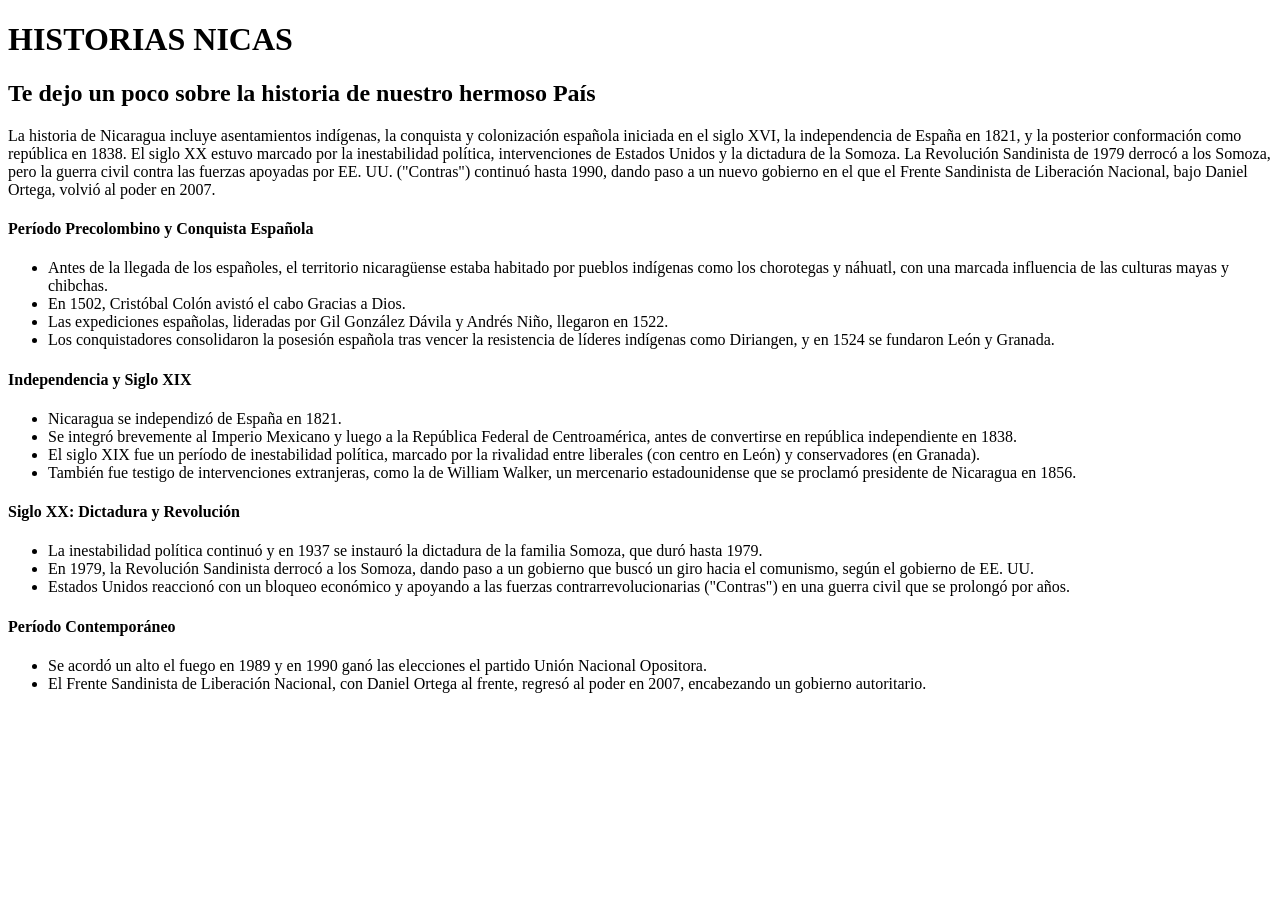
==== pages/inicio/index.html @ 5b8c829f "Primera parte de la estructura del inicio - borrador" ====
<!DOCTYPE html>
<html lang="en">
<head>
    <meta charset="UTF-8">
    <meta name="viewport" content="width=device-width, initial-scale=1.0">
    <title>Document</title>
</head>
<body>
    <main>
        <h1>HISTORIAS NICAS</h1>
        <h2>Te dejo un poco sobre la historia de nuestro hermoso País</h2>

        <p>La historia de Nicaragua incluye asentamientos indígenas, la conquista y 
        colonización española iniciada en el siglo XVI, la independencia de España en 1821, 
        y la posterior conformación como república en 1838. El siglo XX estuvo marcado por 
        la inestabilidad política, intervenciones de Estados Unidos y la dictadura de la 
        Somoza. La Revolución Sandinista de 1979 derrocó a los Somoza, pero la guerra civil 
        contra las fuerzas apoyadas por EE. UU. ("Contras") continuó hasta 1990, dando paso a 
        un nuevo gobierno en el que el Frente Sandinista de Liberación Nacional, bajo Daniel 
        Ortega, volvió al poder en 2007. 
        </p>
    </main>

    <div class="informaction-main">
        <section class="periodo-1">
            <h4>Período Precolombino y Conquista Española</h4>           
                <ul>
                    <li>Antes de la llegada de los españoles, 
                    el territorio nicaragüense estaba habitado por pueblos indígenas como 
                    los chorotegas y náhuatl, con una marcada influencia de las culturas mayas 
                    y chibchas.</ol>
                    </li>
                    <li>En 1502, Cristóbal Colón avistó el cabo Gracias a Dios. </li>
                    <li>Las expediciones españolas, lideradas por Gil González Dávila y Andrés Niño, 
                        llegaron en 1522. 
                    </li>
                    <li>Los conquistadores consolidaron la posesión española tras vencer 
                        la resistencia de líderes indígenas como Diriangen, y en 1524 se 
                        fundaron León y Granada. 
                    </li>
                </ul>            
        </section>

        <section class="periodo-2">
            <h4>Independencia y Siglo XIX</h4>
            <ul>
                <li>Nicaragua se independizó de España en 1821. </li>
                <li>Se integró brevemente al Imperio Mexicano y 
                    luego a la República Federal de Centroamérica, 
                    antes de convertirse en república independiente en 1838. 
                </li>
                <li>El siglo XIX fue un período de inestabilidad política,
                    marcado por la rivalidad entre liberales (con centro en León) y 
                    conservadores (en Granada).
                </li>
                <li>También fue testigo de intervenciones extranjeras, como la de William Walker,
                    un mercenario estadounidense que se proclamó presidente de Nicaragua en 1856. 
                </li>
            </ul>
        </section>
        <section class="periodo-3">
            <h4>Siglo XX: Dictadura y Revolución </h4>
            <ul>
                <li>La inestabilidad política continuó y en 1937 se instauró
                    la dictadura de la familia Somoza, que duró hasta 1979.
                </li>
                <li>En 1979, la Revolución Sandinista derrocó a los Somoza, 
                    dando paso a un gobierno que buscó un giro hacia el comunismo, 
                    según el gobierno de EE. UU.
                </li>
                <li>Estados Unidos reaccionó con un bloqueo económico y apoyando a 
                    las fuerzas contrarrevolucionarias ("Contras") en una guerra civil 
                    que se prolongó por años.
                </li>
            </ul>
        </section>
        <section class="periodo-4">
            <h4>Período Contemporáneo </h4>
            <ul>
                <li>Se acordó un alto el fuego en 1989 y 
                    en 1990 ganó las elecciones el partido Unión Nacional Opositora.
                </li>
                <li>El Frente Sandinista de Liberación Nacional, con Daniel Ortega al frente, 
                    regresó al poder en 2007, encabezando un gobierno autoritario.
                </li>
            </ul>
        </section>
    </div>
</body>
</html>
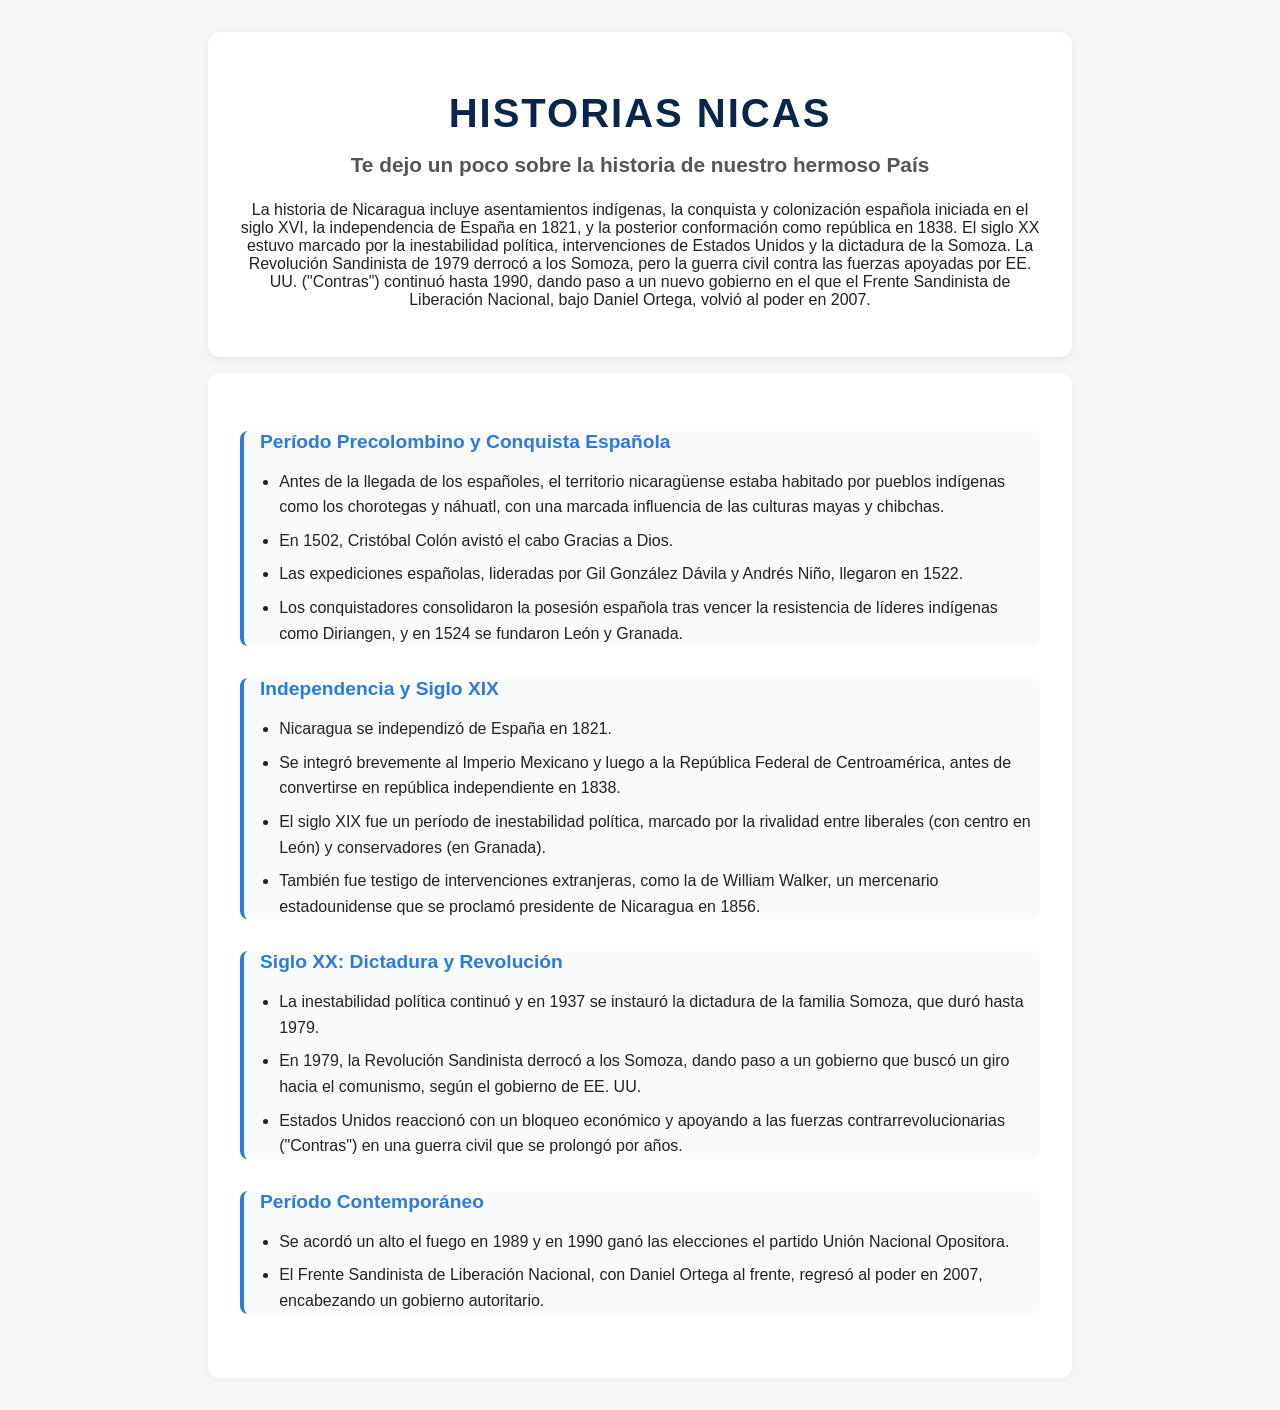
==== commit 9d880017: "estilo de css prueba" ====
--- a/pages/inicio/index.html
+++ b/pages/inicio/index.html
@@ -4,6 +4,7 @@
     <meta charset="UTF-8">
     <meta name="viewport" content="width=device-width, initial-scale=1.0">
     <title>Document</title>
+    <link rel="stylesheet" href="inicio.css">
 </head>
 <body>
     <main>
--- a/pages/inicio/inicio.css
+++ b/pages/inicio/inicio.css
@@ -0,0 +1,78 @@
+/* Reset básico */
+body {
+    margin: 0;
+    padding: 0;
+    font-family: 'Segoe UI', Arial, sans-serif;
+    background: #f4f6f8;
+    color: #222;
+}
+
+main {
+    background: #ffffff;
+    padding: 2rem;
+    border-radius: 12px;
+    box-shadow: 0 2px 8px rgba(0,0,0,0.07);
+    margin: 2rem auto 1rem auto;
+    max-width: 800px;
+    text-align: center;
+}
+
+h1 {
+    color: #09254b;
+    font-size: 2.5rem;
+    margin-bottom: 0.5rem;
+    letter-spacing: 2px;
+}
+
+h2 {
+    color: #555;
+    font-size: 1.3rem;
+    margin-bottom: 1.5rem;
+}
+
+.informaction-main {
+    max-width: 800px;
+    margin: 0 auto 2rem auto;
+    background: #fff;
+    border-radius: 12px;
+    box-shadow: 0 2px 8px rgba(0,0,0,0.04);
+    padding: 2rem;
+}
+
+section {
+    margin-bottom: 2rem;
+    border-left: 4px solid #2a7ae2;
+    padding-left: 1rem;
+    background: #f9fafb;
+    border-radius: 8px;
+}
+
+section h4 {
+    color: #2a7ae2;
+    font-size: 1.2rem;
+    margin-bottom: 0.7rem;
+    font-weight: 600;
+}
+
+ul {
+    padding-left: 1.2rem;
+    margin-bottom: 0.5rem;
+}
+
+li {
+    margin-bottom: 0.5rem;
+    line-height: 1.6;
+}
+
+@media (max-width: 600px) {
+    main, .informaction-main {
+        padding: 1rem;
+        max-width: 98vw;
+    }
+    h1 {
+        font-size: 2rem;
+    }
+    section {
+        padding-left: 0.5rem;
+    }
+}
